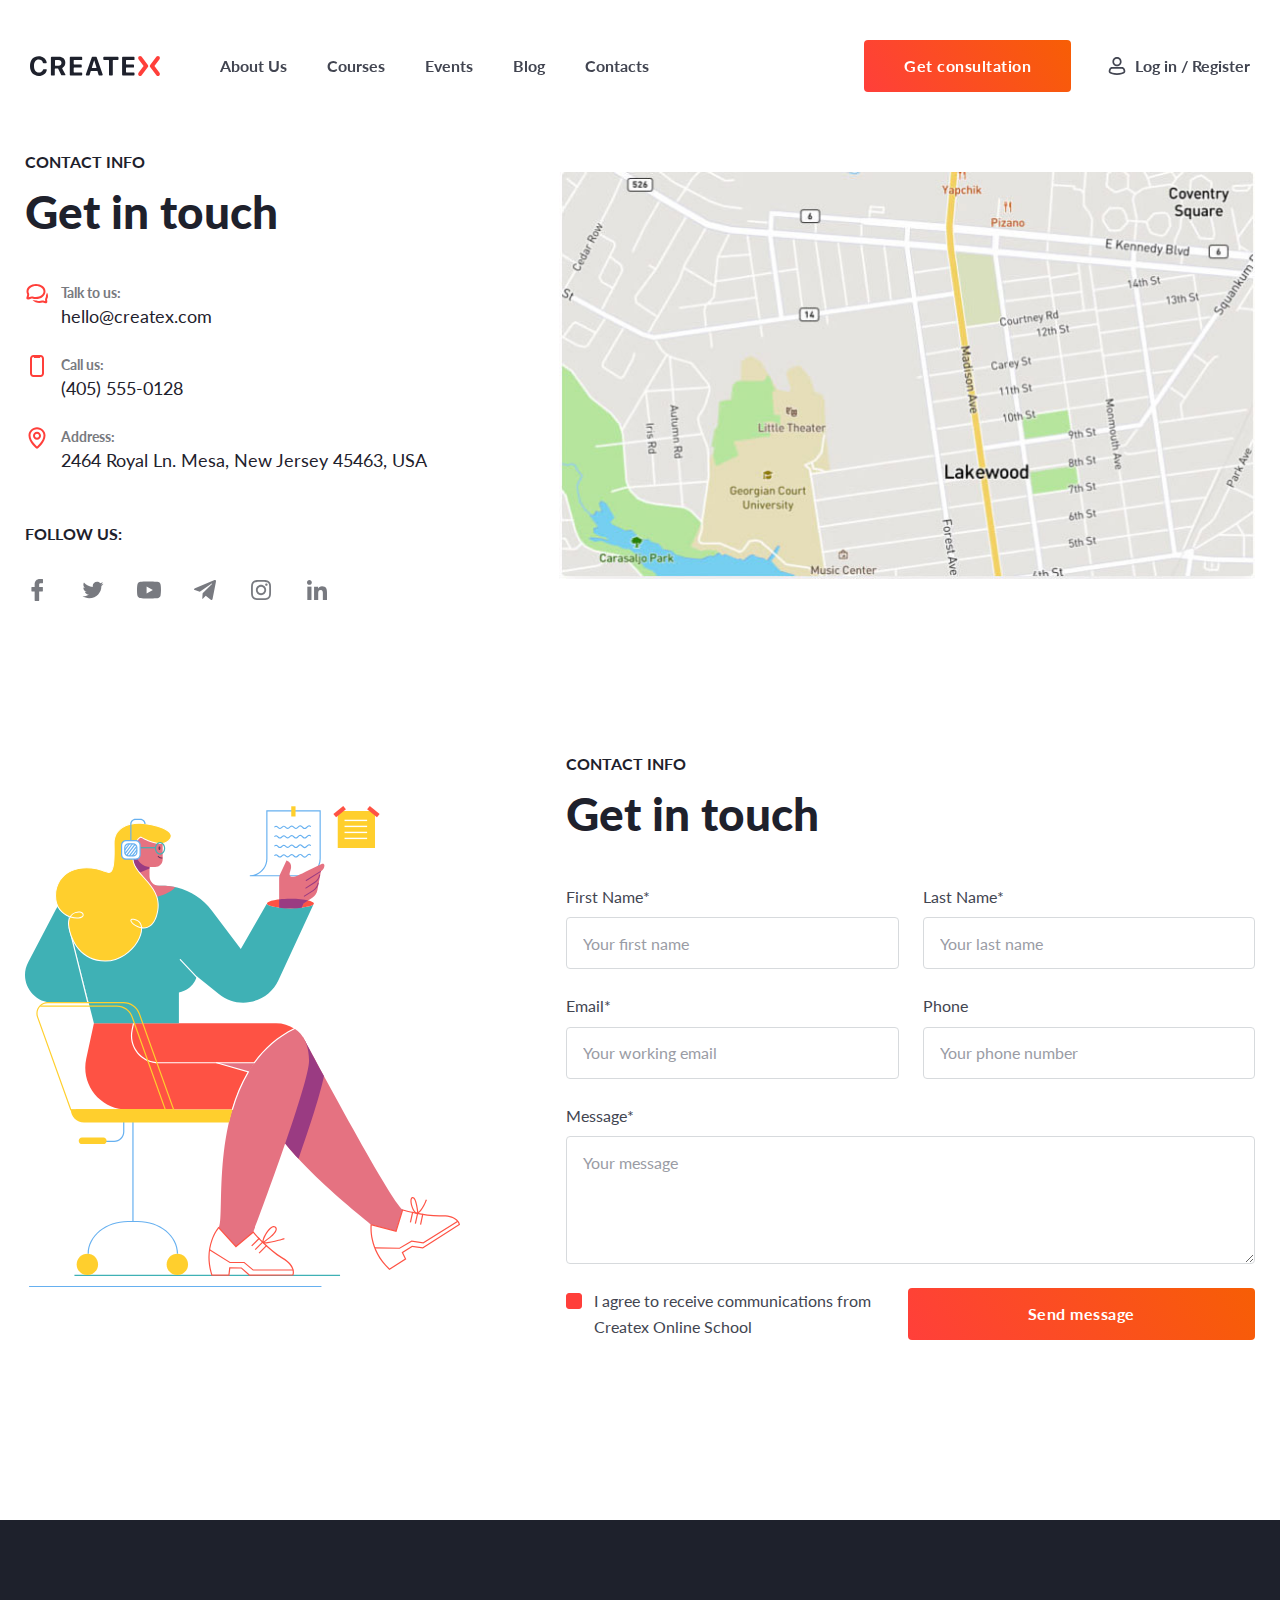
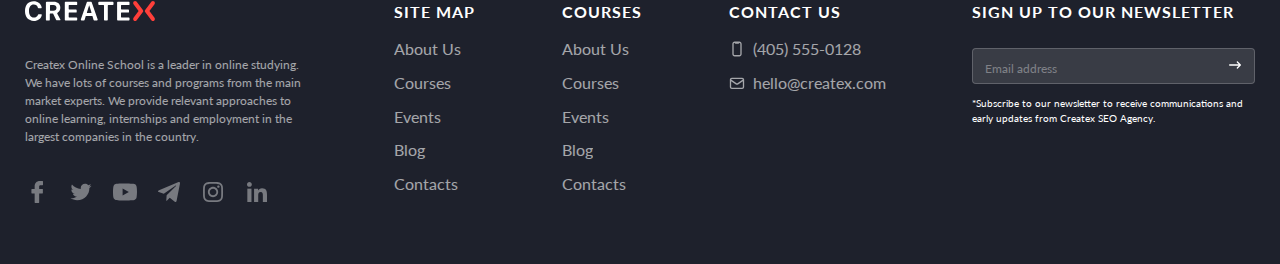
==== contacts.html @ 959e0801 "Update contacts.html" ====
<!DOCTYPE html>
<html lang="en">

<head>
	<meta charset="UTF-8">
	<meta http-equiv="X-UA-Compatible" content="IE=edge">
	<meta name="viewport" content="width=device-width, initial-scale=1.0">
	<link rel="stylesheet" href="css/reset.css">
	<link rel="stylesheet" href="css/style.css">
	<title>Lesson_16</title>
</head>

<body>
	<div class="wrapper">
		<header class="header">
			<div class="header__container">
				<a href="index.html" class="header__logo">
					<img src="img/logo.svg" alt="logo">
				</a>
				<nav class="header__menu">
					<ul class="header__list">
						<li class="header__items header__link--hover"><a href="#about" class="header__link ">About
								Us</a>
						</li>
						<li class="header__items header__link--hover"><a href="#courses"
								class="header__link  ">Courses</a>
						</li>
						<li class="header__items header__link--hover"><a href="" class="header__link  ">Events</a></li>
						<li class="header__items header__link--hover"><a href="" class="header__link  ">Blog</a></li>
						<li class="header__items header__link--hover"><a href="contacts.html"
								class="header__link  ">Contacts</a>
						</li>
					</ul>
				</nav>
				<div class="header__action action-top">
					<a href="" class="action-top__botton botton">Get consultation</a>
					<a href="" class="action-top__action-loginreg action-top__action-loginreg--hover">Log in /
						Register</a>
				</div>
			</div>

		</header>
		<main class="page">
			<section class="page__contacts contacts">
				<div class="contacts__container">
					<div class="contacts__contact-info contact-info">
						<div class="contact-info__content">
							<div class="contact-info__title title-box">
								<p class="title-box__text">Contact info</p>
								<h2 class="title-box__title">Get in touch</h2>
							</div>
							<div class="contact-info__block-adress adress-block adress-block--mail">
								<div class="adress-block__title">Talk to us:</div>
								<a href="mailto:hello@createx.com" class="adress-block__content">hello@createx.com</a>
							</div>
							<div class="contact-info__block-adress adress-block adress-block--fone">
								<div class="adress-block__title">Call us:</div>
								<a href="tel:4055550128" class="adress-block__content">(405) 555-0128</a>
							</div>
							<div class="contact-info__block-adress adress-block adress-block--address">
								<div class="adress-block__title">Address:</div>
								<div class="adress-block__content">2464 Royal Ln. Mesa, New Jersey 45463, USA</div>
							</div>
							<div class="contact-info__title title-box">
								<p class="title-box__text">Follow us:</p>
								<div class="title-box__socials">
									<a href="" target="_blank" class="title-box__img">
										<img src="img/contact/svg/facebook.svg" alt="facebook">
									</a>
									<a href="" target="_blank" class="title-box__img">
										<img src="img/contact/svg/twitter.svg" alt="twitter">
									</a>
									<a href="" target="_blank" class="title-box__img">
										<img src="img/contact/svg/youtube.svg" alt="youtube">
									</a>
									<a href="" target="_blank" class="title-box__img">
										<img src="img/contact/svg/telegram.svg" alt="telegram">
									</a>
									<a href="" target="_blank" class="title-box__img">
										<img src="img/contact/svg/instagram.svg" alt="instagram">
									</a>
									<a href="" target="_blank" class="title-box__img">
										<img src="img/contact/svg/linkedIn.svg" alt="linked">
									</a>
								</div>
							</div>
						</div>
						<div class="contact-info__map">
							<img src="img/contact/map.jpg" alt="">
						</div>

					</div>
				</div>
			</section>
			<section class="page__contact-form form-contact">
				<div class="form-contact__container">
					<div class="form-contact__img">
						<img src="img/contact/svg/illustrationu.svg" alt="letter">
					</div>
					<div class="form-contact__form">
						<div class="form-contact__title title-box">
							<p class="title-box__text">Contact info</p>
							<h2 class="title-box__title">Get in touch</h2>
						</div>
						<form action="#" class="form-contact__forms">
							<div class="form-contact__line">
								<label class="form-contact__label" for="name-01">First Name*</label>
								<input class="form-contact__input" id="name-01" class=" " required name="name"
									type="text" placeholder="Your first name">
							</div>
							<div class="form-contact__line">
								<label class="form-contact__label" for="lastname-02">Last Name*</label>
								<input class="form-contact__input" id="lastname-02" class=" " required name="lastname"
									type="text" placeholder="Your last name">
							</div>
							<div class="form-contact__line">
								<label class="form-contact__label" for="email-03">Email*</label>
								<input class="form-contact__input" id="email-03" class=" " required name="email"
									type="email" placeholder="Your working email">
							</div>
							<div class="form-contact__line">
								<label class="form-contact__label" for="tel-04">Phone</label>
								<input class="form-contact__input" id="tel-04" class=" " required name="tel" type="tel"
									placeholder="Your phone number">
							</div>
							<div class="form-contact__line form-contact__line--textarea">
								<label class="form-contact__label" for="message-01">Message*</label>
								<textarea class="form-contact__textarea" id="message-01" class=" " required
									name="message">Your message</textarea>
							</div>
							<div class="form-contact__line form-contact__line--widthc">
								<input class="form-contact__checkbox" id="communications-01" class=" " required
									name="communications" type="checkbox" placeholder="Your phone number">
								<label class="form-contact__label-checkbox" for="communications-01"><span
										class="checkbox__text">I
										agree to
										receive communications from Createx Online School</span></label>

							</div>
							<div class="form-contact__line form-contact__line--width">
								<button type="submit" class="form-contact__button botton">Send message</button>
							</div>
						</form>
					</div>
				</div>
			</section>
		</main>
		<footer class="footer">
			<div class="footer__container ">
				<div class="footer__about">
					<a href="index.html" class="footer__logo">
						<img src="img/logow.svg" alt="logo">
					</a>
					<p>
						Createx Online School is a leader in online studying. We have lots of courses and programs from
						the main market experts. We provide relevant approaches to online learning, internships and
						employment in the largest companies in the country.
					</p>
					<div class="footer__title title-box">
						<div class="title-box__socials">
							<a href="" target="_blank" class="title-box__img">
								<img src="/img/contact/svg/facebook.svg" alt="facebook">
							</a>
							<a href="" target="_blank" class="title-box__img">
								<img src="/img/contact/svg/twitter.svg" alt="twitter">
							</a>
							<a href="" target="_blank" class="title-box__img">
								<img src="/img/contact/svg/youtube.svg" alt="youtube">
							</a>
							<a href="" target="_blank" class="title-box__img">
								<img src="/img/contact/svg/telegram.svg" alt="telegram">
							</a>
							<a href="" target="_blank" class="title-box__img">
								<img src="/img/contact/svg/instagram.svg" alt="instagram">
							</a>
							<a href="" target="_blank" class="title-box__img">
								<img src="/img/contact/svg/linkedIn.svg" alt="linked">
							</a>
						</div>
					</div>
				</div>
				<div class="footer__site-map">
					<nav class="footer__content">
						<ul class="footer__list">
							<li class="footer__item">SITE MAP</li>
							<li class="footer__item"><a href="">About Us</a> </li>
							<li class="footer__item"><a href="">Courses</a> </li>
							<li class="footer__item"><a href="">Events</a> </li>
							<li class="footer__item"><a href="">Blog</a> </li>
							<li class="footer__item"><a href="">Contacts</a> </li>
						</ul>
					</nav>
				</div>
				<div class="footer__courses">
					<nav class="footer__content">
						<ul class="footer__list">
							<li class="footer__item">COURSES</li>
							<li class="footer__item"><a href="">About Us</a> </li>
							<li class="footer__item"><a href="">Courses</a> </li>
							<li class="footer__item"><a href="">Events</a> </li>
							<li class="footer__item"><a href="">Blog</a> </li>
							<li class="footer__item"><a href="">Contacts</a> </li>

						</ul>
					</nav>
				</div>
				<div class="footer__contact">
					<nav class="footer__content">
						<ul class="footer__list">
							<li class="footer__item">CONTACT US</li>
							<li class="footer__item telef"><a href="tel:4055550128">(405) 555-0128</a></li>
							<li class="footer__item email"><a href="mailto:hello@createx.com">hello@createx.com</a></li>
						</ul>
					</nav>
				</div>
				<div class="footer__singemail">
					<div class="footer__titletext">
						SIGN UP TO OUR NEWSLETTER
					</div>
					<div class="footer__emailform">
						<form action="#">
							<div class="footer__form-futer">
								<div class="footer__body">
									<div class="footer__obolocka ">
										<input class="footer__input" id="email-04" class=" " required name="email-04"
											type="email" placeholder="Email address">
									</div>
									<label class="footer__label" for="email-04">*Subscribe to our newsletter to
										receive
										communications and early updates from Createx SEO Agency.</label>
								</div>
							</div>
						</form>
					</div>
				</div>
			</div>
			<div class="footer__dev dev">

			</div>
		</footer>

	</div>

</body>

</html>
---- css/style.css ----
@import url("https://fonts.googleapis.com/css?family=Lato:regular,700,900&display=swap");

body {
    font-family: "lato";
    color: #424551;
}

.wrapper {
    overflow: hidden;
    min-height: 100%;
    position: relative;

    display: flex;
    flex-direction: column;
}

.wrapper>main {
    flex-grow: 1;
}

[class*="__container"] {
    max-width: 1260px;
    margin: 0 auto;
    padding-left: 15px;
    padding-right: 15px;
}

.header {
    position: fixed;
    top: 0;
    left: 0;
    width: 100%;
    padding: 20px 0;
    z-index: 50;
    /* background-color: #feeae1; */
}

.header__container {
    display: flex;
    padding: 20px;
    align-items: center;
    gap: 60px;

}



.header__menu {
    flex-grow: 1;
}

.header__list {
    display: flex;
    font-family: 'Lato';
    font-style: normal;
    font-weight: 700;
    font-size: 16px;
    line-height: 160%;
    gap: 40px;
    flex-wrap: wrap;
}



.header__action {
    display: flex;
    gap: 36px;
    align-items: center;
    flex-wrap: wrap;
}



.botton {
    background: linear-gradient(55.95deg, #FF3F3A 0%, #F75E05 100%);
    border-radius: 4px;
    color: #FFFFFF;
    font-family: 'Lato';
    font-style: normal;
    font-weight: 700;
    font-size: 16px;
    line-height: 52px;
    letter-spacing: 0.5px;
    padding: 0 40px;
    transition: 0.3s;
}

.botton:hover {
    box-shadow: 5px 6px 8px 2px rgb(148 71 98);
    transform: translate(0.3px, -0.3px);
}

.action-top__action-loginreg {
    font-family: 'Lato';
    font-style: normal;
    font-weight: 700;
    font-size: 16px;
    line-height: 160%;
    display: flex;
    flex-direction: row-reverse;
    align-items: center;
    gap: 8px;
}

.action-top__action-loginreg::after {
    content: "";
    width: 20px;
    height: 20px;
    background: url(../img/svg/user.svg) center no-repeat;
    transition: 0.3s;
}

.action-top__action-loginreg:hover:after {
    transform: scale(1.1);
}

.header__link--hover,
.action-top__action-loginreg--hover {
    position: relative;
}

.header__link--hover::before,
.action-top__action-loginreg--hover::before {
    position: absolute;
    content: "";
    width: 100%;
    height: 2px;
    background-color: #424551;
    bottom: -0px;
    left: 0;
    transform: scaleX(0);
    transition: transform, 0.3s;
}

.header__link--hover:hover::before,
.action-top__action-loginreg--hover:hover::before {
    transform: scaleX(1);
    bottom: -7px;
}

.main {
    background: linear-gradient(55.95deg, #ff403a20 0%, #F75E0520 100%);

}

.main__container {
    padding-top: 200px;
    padding-bottom: 80px;
    position: relative;
    z-index: 2;
}

.main__page {
    display: flex;
    justify-content: space-between;

}

.main__content {
    flex: 0 1 50%;
}

.main__play {
    transform: translateX(-15px);
}

.main__play-img {
    font-style: normal;
    font-weight: 700;
    font-size: 14px;
    line-height: 150%;
    width: 84px;
    height: 84px;
    background: #FF3F3A12;
    border-radius: 50%;
    position: relative;
}

.main__play-img::before {
    content: "";
    width: 52px;
    height: 52px;
    position: absolute;
    background: #FF3F3A;
    border-radius: 50%;
    inset: 16px;
}

.main__play-img::after {
    content: "";
    width: 16px;
    height: 16px;
    background: url(../img/svg/play.svg) center no-repeat;
    position: absolute;
    inset: 35px;
}

.main__play {
    font-style: normal;
    font-weight: 700;
    font-size: 14px;
    line-height: 150%;
    display: inline-flex;
    align-items: center;
    color: #1E212C;
}

.main__title-text {
    font-style: normal;
    font-weight: 900;
    font-size: 64px;
    line-height: 130%;
    margin-top: 24px;
    color: #1E212C;
    max-width: 496px;
}

.main__action-botton-more {
    height: 52px;
    display: flex;
    gap: 24px;
    margin-top: 60px;
}



.botton--transparent {
    background: transparent;
    border: 1px solid #FF3F3A;
    color: #FF3F3A;
}



.main__img {
    max-width: 107.8%;
    transform: translate(7.8%, 0px);
}

.main__statistics {
    margin-top: 190px;

}

.statistics-content {
    display: flex;
    align-items: center;
    flex-direction: row;
    justify-content: space-between;
    color: #1E212C;
}

.statistics-content__items {
    display: flex;
    align-items: center;
    gap: 12px;
}

.statistics-content__circle {

    width: 8px;
    height: 8px;
    background: #FF3F3A;
    border-radius: 50%;
}


.statistics-content__size {
    font-style: normal;
    font-weight: 900;
    font-size: 46px;
    line-height: 130%;
    transition: 1s;
}

.statistics-content__size:hover {
    transform: scale(1.1);
}

.statistics-content__text {
    font-style: normal;
    font-weight: 400;
    font-size: 16px;
    line-height: 160%;
}


.page__main {
    position: relative;

}

.items-background__item {
    position: absolute;
    pointer-events: none
}

.items-background--1 {
    background: url(../img/svg/circles.svg) center no-repeat;
    width: 284px;
    height: 284px;
    top: 83%;
    right: 91%;
    animation: circle-moves 45s linear infinite;
}

@keyframes circle-moves {
    0% {
        top: 100%;
        right: 100%;
    }

    25% {
        top: 52%;
        right: 52%;
        transform: scale(2);
    }

    50% {
        top: 87%;
        right: 11%;
        transform: scale(0.5);
    }

    80% {
        top: 18%;
        right: 41%;
        transform: scale(1.5);
    }

    100% {
        top: -25%;
        right: 67%;
        transform: scale(1);
    }
}

.items-background--2 {
    background: url(../img/svg/shapes.svg) center no-repeat;
    width: 96px;
    height: 96px;
    --top-y: 96px;
    --left-x: 96px;
    top: 10%;
    left: 5%;
    animation: arrow-moves 5s linear infinite;
}

@keyframes arrow-moves {
    0% {
        top: calc(10% + (var(--top-y)*2));
        left: calc(5% - (var(--left-x)*2));
        opacity: 0;
    }

    20% {
        opacity: 1;
    }

    80% {
        opacity: 1;
    }

    100% {
        top: calc(10% - (var(--top-y)*2));
        left: calc(5% + (var(--left-x)*2));
        opacity: 0;
    }
}

.items-background--3 {
    background: url(../img/svg/shapes_1.svg) center no-repeat;
    width: 284px;
    height: 284px;
    top: -90px;
    right: 5%;
    animation: arrow-moves-down 25s linear infinite;
}

@keyframes arrow-moves-down {
    0% {
        top: -10%;
        right: 5%;
        /* opacity: 0; */
    }

    100% {
        top: 100%;
        right: 5%;
        /* opacity: 0; */
    }
}

.items-background--4 {
    background: url(../img/svg/ector.svg) center no-repeat;
    width: 61px;
    height: 61px;
    top: 69%;
    left: 38%;
    animation: semicircle 15s linear infinite;
}

@keyframes semicircle {
    0% {
        transform: rotate(0deg);
    }

    100% {
        transform: rotate(360deg);
    }
}

.items-background--5 {
    background: url(../img/svg/shapes2.svg) center no-repeat;
    width: 88px;
    height: 47px;
    top: 44%;
    right: 56%;
    animation: semicircle-more 25s linear infinite;
}

@keyframes semicircle-more {
    0% {
        right: 100%;
        opacity: 0;
    }

    30% {
        opacity: 1;
    }

    70% {
        opacity: 1;
    }

    100% {
        right: -10%;
        opacity: 0;
    }
}

.items-background--6 {
    background: url(../img/svg/dots.svg) center no-repeat;
    width: 187px;
    height: 137px;
    right: -2%;
    bottom: 18%;
    animation: square 15s linear infinite;
}

@keyframes square {
    0% {
        transform: scale(1);
        opacity: 0;
    }

    30% {
        opacity: 1;
        transform: scale(0.2);
    }

    70% {
        opacity: 1;
        transform: scale(0.8);
    }

    100% {
        transform: scale(1);
        /* opacity: 0; */
    }
}

.about {
    position: relative;
    /* margin-top: 180px; */
    padding-top: 180px;
    margin-bottom: 180px;

}

.about__container {
    position: relative;
    z-index: 2;
    display: flex;
    flex-direction: row;
    justify-content: space-between;
    gap: 35px;
}

.about__img {
    width: 705px;
    height: 560px;
    flex: 0 0 57.3%;
    position: relative;
}

.about__img img {
    max-width: 100%;
    transition: 1s;
}

.about__img img:hover {
    transform: scale(1.05);
    position: absolute;
    top: 0;
    left: 0;
    z-index: 2;
    border-radius: 16px;
    box-shadow: 6px 5px 13px 7px rgb(207 137 8);
}



.about__title-box {
    margin-bottom: 40px;
}

.title-box {
    display: flex;
    flex-direction: column;
    gap: 8px;
    color: #1E212C;
    font-style: normal;
}

.title-box__text {
    font-weight: 700;
    font-size: 16px;
    line-height: 150%;
    text-transform: uppercase;
}

.title-box__title {

    font-weight: 900;
    font-size: 46px;
    line-height: 130%;
}

.title-box__list {
    margin-left: 38px;
    margin-bottom: 48px;
    max-width: 390px;
}

.list-list {
    font-style: normal;
    font-weight: 400;
    font-size: 16px;
    line-height: 160%;
}

.list-list__items:not(:last-child) {
    margin-bottom: 12px;
}

.list-list__items {
    position: relative;
    gap: 16px;
}

.list-list__items::before {
    left: -32px;
    top: 8px;
    content: "";
    position: absolute;
    background: url(../img/svg/check.svg) 0 0/contain no-repeat;
    width: 16px;
    height: 16px;
}

.title-box__botton {
    display: inline-block;
}

.about__items-background {
    position: absolute;
}

.about__items-background--1 {
    background: url(../img/svg/dots2.svg) no-repeat;
    top: 240px;
    right: 94%;
    width: 216px;
    height: 214px;
    animation: square2 15s linear infinite;
}

@keyframes square2 {
    0% {
        transform: scale(1) rotate(0deg);
        opacity: 0;
        right: 94%;
    }

    33% {
        opacity: 1;
        transform: scale(1.2) rotate(120deg);
    }

    66% {
        opacity: 1;
        transform: scale(1.8) rotate(240deg);
    }

    100% {
        transform: scale(1) rotate(360deg);
        opacity: 0;
        right: 84%;
    }
}

.about__items-background--2 {
    background: url(../img/svg/circles2.svg) no-repeat;
    top: 437px;
    left: 93%;
    width: 287px;
    height: 287px;
    animation: circle-moves33 25s linear infinite;
}

@keyframes circle-moves33 {
    0% {
        transform: scale(1);
        opacity: 0;
        left: 94%;
        top: 437px;
    }

    33% {
        left: 84%;
        top: 437px;
        opacity: 1;
        transform: scale(1.2);
    }

    66% {
        left: 84%;
        top: 20%;
        opacity: 1;
        transform: scale(1.8);
    }

    100% {
        transform: scale(1);
        opacity: 0;
        top: 10%;
        left: 100%;
    }
}

.courses__container {
    margin-bottom: 180px;

}

.courses__title {
    display: flex;
    justify-content: space-between;
    align-items: flex-end;
    margin-bottom: 60px;
}

.card-items {
    display: flex;
    align-content: center;
    flex-wrap: wrap;
    justify-content: space-evenly;
    gap: 30px;

}

.card-items__items {
    display: flex;
    background: #FFFFFF;
    border: 1px solid #E5E8ED;
    box-shadow: 0px 80px 80px -20px rgba(154, 156, 165, 0.08), 0px 30px 24px -10px rgba(154, 156, 165, 0.05), 0px 12px 10px -6px rgba(154, 156, 165, 0.04), 0px 4px 4px -4px rgba(30, 33, 44, 0.03);
    border-radius: 4px;
    width: 600px;
    transition: 0.3s;
}

.card-items__items:hover {
    box-shadow: 0px 80px 80px -20px rgba(154, 156, 165, 0.16), 0px 30px 24px -10px rgba(154, 156, 165, 0.1), 0px 12px 10px -6px rgba(154, 156, 165, 0.08), 0px 4px 4px -4px rgba(30, 33, 44, 0.05);
}



.card-items__img {
    flex: 1 1 36%;
    transition: 0.5s;

}

.card-items__img:hover {
    transform: scale(1.1);

}

.card-items__img img {
    max-width: 100%;
    /* border-radius: 4px; */
}

.card-items__img:hover>img {
    border-radius: 4px;
}

.card-items__card-content {
    flex: 1 1 64%;
    padding: 32px;
    display: flex;
    flex-direction: column;
    justify-content: space-between;
    align-items: flex-start;
}

.card-items__labe {
    font-style: normal;
    font-weight: 400;
    font-size: 14px;
    line-height: 150%;

    color: #FFFFFF;
    padding: 1px 8px;
    border-radius: 4px;
}

.card-items__text {
    font-style: normal;
    font-weight: 700;
    font-size: 20px;
    line-height: 150%;
    color: #1E212C;
}

.card-items__price {
    font-style: normal;
    font-weight: 400;
    font-size: 18px;
    line-height: 150%;
    color: #787A80;
}

.card-items__price span {
    font-weight: 700;
    color: #FF4242;
}

.card-items__labe--green {
    background-color: #03CEA4;
}

.card-items__labe--blue {
    background: #5A87FC;
}

.card-items__labe--red {
    background: #F52F6E;
}

.card-items__labe--orange {
    background: #F89828;
}

/* /////////////////////contact///////////////////////// */


.contacts__container {
    margin-top: 150px;
    margin-bottom: 150px;
}

.contact-info {
    display: flex;
    align-items: center;
    justify-content: space-between;
    gap: 10px;
}

.contact-info__content {
    display: flex;
    flex-direction: column;
    flex: 1 1 42%;

}


.contact-info__title:first-child {
    margin-bottom: 40px;
}

.contact-info__map {
    flex: 1 1 56%;
    transition: 0.5s;
}

.contact-info__map img {
    max-width: 100%;
}

.contact-info__block-adress:not(:nth-last-child(2)) {
    margin-bottom: 24px;
}

.contact-info__block-adress:nth-last-child(2) {
    margin-bottom: 48px;
}

.adress-block {
    padding-left: 36px;
}

.adress-block--mail {
    background: url(../img/contact/svg/fone.svg) top left no-repeat;
}

.adress-block--fone {
    background: url(../img/contact/svg/call.svg) top left no-repeat;
}

.adress-block--address {
    background: url(../img/contact/svg/address.svg) top left no-repeat;
}

.adress-block__title {
    font-style: normal;
    font-weight: 700;
    font-size: 14px;
    line-height: 150%;
    color: #787A80;
}

.adress-block__content {
    font-style: normal;
    font-weight: 400;
    font-size: 18px;
    line-height: 150%;
    color: #1E212C;
}

.title-box__socials {
    margin-top: 24px;
    display: flex;
    gap: 32px;
}

.title-box__img {
    cursor: pointer;
}

/* .//////////////////................. */

.form-contact__container {
    margin-bottom: 180px;
    display: flex;
    justify-content: space-between;
    align-items: center;
    gap: 8%;
}

.form-contact__img {
    flex: 1 1 35%;
}

.form-contact__img img {
    max-width: 100%;
}

.form-contact__form {
    flex: 1 1 55%;
}

.form-contact__forms {
    margin-top: 40px;
    display: flex;
    flex-wrap: wrap;
    grid-column: 24px;
    gap: 24px;
}

.form-contact__title {}

.title-box {}

.title-box__text {}

.title-box__title {}

.form-contact__line {
    flex: 1 1 48%;
    display: flex;
    flex-direction: column;
}

.form-contact__line>label {
    margin-bottom: 8px;
}

.form-contact__label {
    font-style: normal;
    font-weight: 400;
    font-size: 16px;
    line-height: 160%;
    color: #424551;
}

.form-contact__input,
.form-contact__textarea {
    background: #FFFFFF;
    border: 1px solid #D7DADD;
    border-radius: 4px;
    height: 52px;
    padding: 13px 16px;
    transition: 0.3s;
}
.form-contact__input:focus,
.form-contact__textarea:focus {  
    outline: 1px solid #f6de74d4;
    box-shadow: 3px 4px 6px 1px rgb(148 71 98);
}

.form-contact__line--textarea {
    flex: 1 1 100%;

}

.form-contact__input::placeholder,
.form-contact__textarea {
    font-style: normal;
    font-weight: 400;
    font-size: 16px;
    line-height: 160%;
    color: #9A9CA5;
}

.form-contact__textarea {
    height: 128px;
  resize: vertical;
}

.checkbox__text {}

.form-contact__checkbox {
    position: absolute;
	width: 0;
	height: 0;
	opacity: 0;

}

.form-contact__checkbox {}

.form-contact__line>label.form-contact__label-checkbox {
    padding-left: 28px;
    font-style: normal;
font-weight: 400;
font-size: 16px;
line-height: 160%;
color: #424551;
    position: relative;
    margin-bottom: 0;
}

.form-contact__line>label.form-contact__label-checkbox::before {
    position: absolute;
    left: 0px;
    top: 5px;
    content: "";
    width: 16px;
    height: 16px;
    background: #FF3F3A;
    border: 1px solid #FF3F3A;
    border-radius: 3px;
    transition: 0.4s;
}
.form-contact__line>label.form-contact__label-checkbox:hover:before {
    box-shadow: 2px 2px 2px 1px rgb(148 71 98);
    transform: translate(0.3px, -0.3px);
}
.form-contact__checkbox:checked +  .form-contact__label-checkbox::after {
    
    position: absolute;
    left: 3px;
    top: 9px;
    content: "";
    width: 16px;
    height: 16px;
    background: url(../img/contact/svg/check.svg) 0 0 no-repeat; 
    border-radius: 3px;
}

.form-contact__line--widthc {
    flex: 1 1 44%;
    display: flex;
    gap: 12px;
    flex-direction: row ;
}

.form-contact__line--width {
    flex: 1 1 48.3%;
}

.form-contact__button {}

.botton {}




/* /////////////////////fuuter///////////////////////// */


footer {
    /* height: 396px; */


    background: #1E212C;
}

.footer__container {
    padding-top: 80px;
    padding-bottom: 60px;
    display: flex;
    flex-direction: row;
    justify-content: space-between;
    flex-wrap: wrap; 
}
.footer__about { 
    flex-basis: 23%; 
    display: flex;
    flex-direction: column;
    justify-content: space-between;
}
.footer__about p{
    margin-top: 24px;
    font-style: normal;
font-weight: 400;
font-size: 12px;
line-height: 150%;  
color: #FFFFFF;
opacity: 0.6;
 }
.footer__logo {
    width: 130px;
    height: 22px;
}
.footer__logo {
    max-width: 100%;
}
.footer__title .title-box__socials{
    gap: 20px;
}
.title-box {
}
.title-box__socials {
}
.title-box__img {
}
.footer__site-map {
}
.footer__content {
}
.footer__list li:first-child,
.footer__titletext{
    font-style: normal;
font-weight: 700;
font-size: 16px;
line-height: 150%; 
display: flex;
align-items: center;
letter-spacing: 1px;
text-transform: uppercase; 
color: #FFFFFF;
margin-bottom: 12px;
}
.footer__list li:not(:first-child ){
    font-style: normal;
    font-weight: 400;
    font-size: 16px;
    line-height: 160%; 
    display: flex;
    align-items: center; 
    color: #FFFFFF;
margin-bottom: 8px;
opacity: 0.6;
}
.footer__item {
}
.footer__courses {
}
.footer__contact .telef,
.footer__contact .email {
    position: relative;
    padding-left: 24px;
}

.footer__contact .telef::before,
.footer__contact .email::before{
    position: absolute;
    content: "";
    left: 0;
    top: 6;
    width: 16px;
    height: 16px;
    background-color: #F52F6E;
}
.footer__contact .telef::before{
    background: url(../img/svg/iphoneg.svg) 0 0 no-repeat;
}
.footer__contact .email::before{
    background: url(../img/svg/mailg.svg) 0 0 no-repeat;
}
.footer__singemail {
    flex-basis: 23%;
    display: flex;
    flex-direction: column;
}
.footer__titletext {
    margin-bottom: 24px;
}
.footer__emailform {
}
.footer__form-futer {
}
.footer__dev {
}
.dev {
}
.footer__body {
    display: flex;
    flex-direction: column;
}
.footer__obolocka{
    position: relative;
}
.footer__obolocka::before{
    position: absolute;
    content: "";
    background:  url(../img/svg/right.svg) 0 0 no-repeat;
    width: 16px;
    height: 16px;
    right: 12px;
    top: 9px;
    z-index: 2;
    cursor: pointer;
}
.footer__input {
    height: 36px;
background: rgba(255, 255, 255, 0.12);
border: 1px solid rgba(255, 255, 255, 0.2);
border-radius: 4px;
padding: 9px 12px;
width: 100%;
position: relative;
z-index: 1;
}
.footer__input::placeholder
{
    font-style: normal;
    font-weight: 400;
    font-size: 12px;
    line-height: 150%;
    color: rgba(255, 255, 255, 0.6);   
    opacity: 0.6;
}
.footer__input{
    color: rgba(255, 255, 255, 1);
    font-style: normal;
    font-weight: 400;
    font-size: 16px;
    line-height: 160%;  
}
.footer__input:focus{
    color: rgba(255, 255, 255, 1);
    font-style: normal;
    font-weight: 400;
    font-size: 16px;
    line-height: 160%;
}
.footer__label {
    font-style: normal;
font-weight: 400;
font-size: 10px;
line-height: 150%; 
display: flex;
align-items: center; 
color: #FFFFFF;
margin-top: 12px;

}
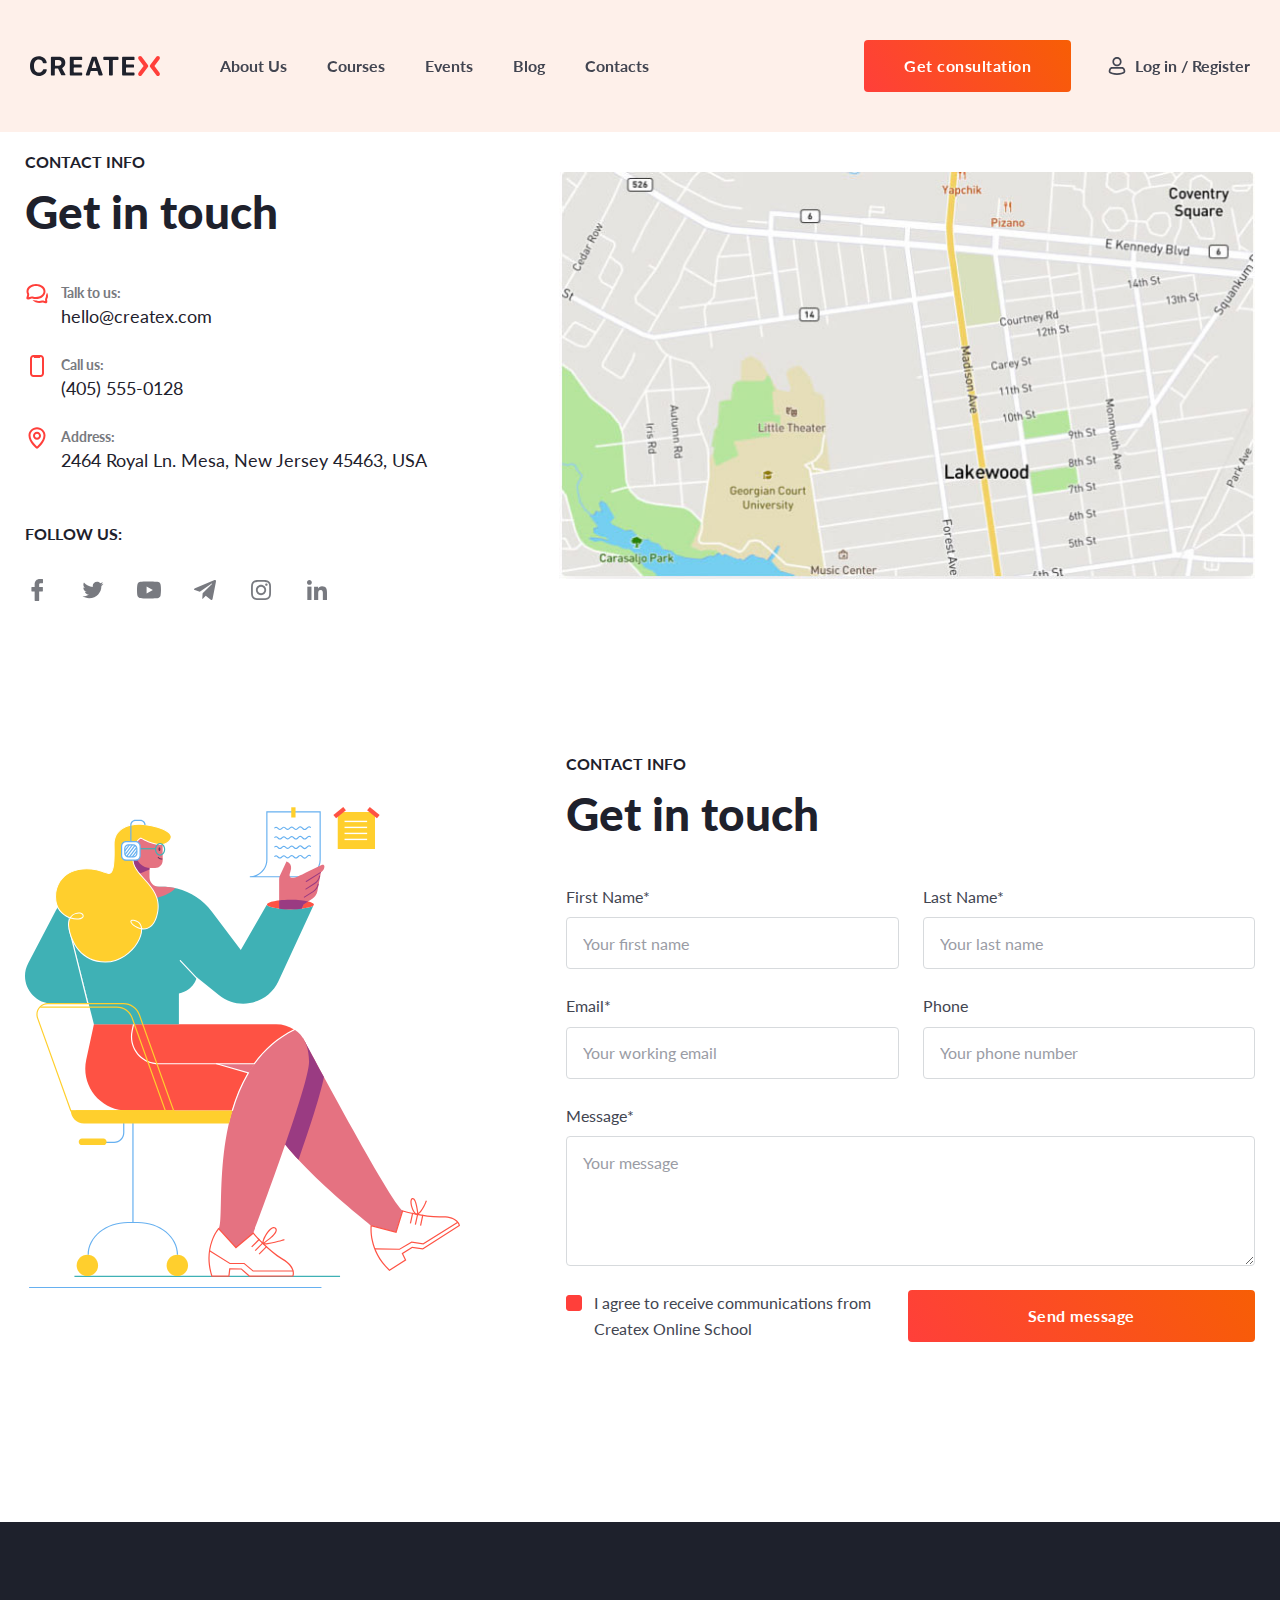
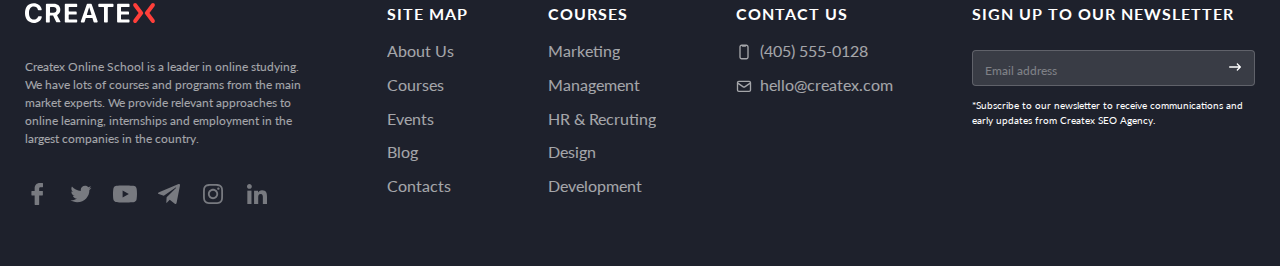
==== commit 863efb94: "Update contacts.html" ====
--- a/contacts.html
+++ b/contacts.html
@@ -65,22 +65,22 @@
 								<p class="title-box__text">Follow us:</p>
 								<div class="title-box__socials">
 									<a href="" target="_blank" class="title-box__img">
-										<img src="img/contact/svg/facebook.svg" alt="facebook">
-									</a>
-									<a href="" target="_blank" class="title-box__img">
-										<img src="img/contact/svg/twitter.svg" alt="twitter">
-									</a>
-									<a href="" target="_blank" class="title-box__img">
-										<img src="img/contact/svg/youtube.svg" alt="youtube">
-									</a>
-									<a href="" target="_blank" class="title-box__img">
-										<img src="img/contact/svg/telegram.svg" alt="telegram">
-									</a>
-									<a href="" target="_blank" class="title-box__img">
-										<img src="img/contact/svg/instagram.svg" alt="instagram">
-									</a>
-									<a href="" target="_blank" class="title-box__img">
-										<img src="img/contact/svg/linkedIn.svg" alt="linked">
+										<img src="/img/contact/svg/facebook.svg" alt="facebook">
+									</a>
+									<a href="" target="_blank" class="title-box__img">
+										<img src="/img/contact/svg/twitter.svg" alt="twitter">
+									</a>
+									<a href="" target="_blank" class="title-box__img">
+										<img src="/img/contact/svg/youtube.svg" alt="youtube">
+									</a>
+									<a href="" target="_blank" class="title-box__img">
+										<img src="/img/contact/svg/telegram.svg" alt="telegram">
+									</a>
+									<a href="" target="_blank" class="title-box__img">
+										<img src="/img/contact/svg/instagram.svg" alt="instagram">
+									</a>
+									<a href="" target="_blank" class="title-box__img">
+										<img src="/img/contact/svg/linkedIn.svg" alt="linked">
 									</a>
 								</div>
 							</div>
@@ -105,37 +105,33 @@
 						<form action="#" class="form-contact__forms">
 							<div class="form-contact__line">
 								<label class="form-contact__label" for="name-01">First Name*</label>
-								<input class="form-contact__input" id="name-01" class=" " required name="name"
-									type="text" placeholder="Your first name">
+								<input class="form-contact__input" id="name-01" required name="name" type="text"
+									placeholder="Your first name">
 							</div>
 							<div class="form-contact__line">
 								<label class="form-contact__label" for="lastname-02">Last Name*</label>
-								<input class="form-contact__input" id="lastname-02" class=" " required name="lastname"
-									type="text" placeholder="Your last name">
+								<input class="form-contact__input" id="lastname-02" required name="lastname" type="text"
+									placeholder="Your last name">
 							</div>
 							<div class="form-contact__line">
 								<label class="form-contact__label" for="email-03">Email*</label>
-								<input class="form-contact__input" id="email-03" class=" " required name="email"
-									type="email" placeholder="Your working email">
+								<input class="form-contact__input" id="email-03" required name="email" type="email"
+									placeholder="Your working email">
 							</div>
 							<div class="form-contact__line">
 								<label class="form-contact__label" for="tel-04">Phone</label>
-								<input class="form-contact__input" id="tel-04" class=" " required name="tel" type="tel"
+								<input class="form-contact__input" id="tel-04" required name="tel" type="tel"
 									placeholder="Your phone number">
 							</div>
 							<div class="form-contact__line form-contact__line--textarea">
 								<label class="form-contact__label" for="message-01">Message*</label>
-								<textarea class="form-contact__textarea" id="message-01" class=" " required
-									name="message">Your message</textarea>
+								<textarea class="form-contact__textarea" id="message-01" required name="message">Your message</textarea>
 							</div>
 							<div class="form-contact__line form-contact__line--widthc">
-								<input class="form-contact__checkbox" id="communications-01" class=" " required
-									name="communications" type="checkbox" placeholder="Your phone number">
+								<input class="form-contact__checkbox" id="communications-01" required name="communications" type="checkbox">
 								<label class="form-contact__label-checkbox" for="communications-01"><span
-										class="checkbox__text">I
-										agree to
-										receive communications from Createx Online School</span></label>
-
+										class="checkbox__text">I agree to receive communications from Createx Online
+										School</span></label>
 							</div>
 							<div class="form-contact__line form-contact__line--width">
 								<button type="submit" class="form-contact__button botton">Send message</button>
@@ -195,11 +191,11 @@
 					<nav class="footer__content">
 						<ul class="footer__list">
 							<li class="footer__item">COURSES</li>
-							<li class="footer__item"><a href="">About Us</a> </li>
-							<li class="footer__item"><a href="">Courses</a> </li>
-							<li class="footer__item"><a href="">Events</a> </li>
-							<li class="footer__item"><a href="">Blog</a> </li>
-							<li class="footer__item"><a href="">Contacts</a> </li>
+							<li class="footer__item"><a href="">Marketing</a> </li>
+							<li class="footer__item"><a href="">Management</a> </li>
+							<li class="footer__item"><a href="">HR & Recruting</a> </li>
+							<li class="footer__item"><a href="">Design</a> </li>
+							<li class="footer__item"><a href="">Development</a> </li>
 
 						</ul>
 					</nav>
@@ -222,7 +218,7 @@
 							<div class="footer__form-futer">
 								<div class="footer__body">
 									<div class="footer__obolocka ">
-										<input class="footer__input" id="email-04" class=" " required name="email-04"
+										<input class="footer__input" id="email-04"  required name="email-04"
 											type="email" placeholder="Email address">
 									</div>
 									<label class="footer__label" for="email-04">*Subscribe to our newsletter to
--- a/css/style.css
+++ b/css/style.css
@@ -32,7 +32,7 @@
     width: 100%;
     padding: 20px 0;
     z-index: 50;
-    /* background-color: #feeae1; */
+    background-color: #feeae1b5;
 }
 
 .header__container {
@@ -875,17 +875,10 @@
     margin-top: 40px;
     display: flex;
     flex-wrap: wrap;
-    grid-column: 24px;
     gap: 24px;
 }
 
-.form-contact__title {}
-
-.title-box {}
-
-.title-box__text {}
-
-.title-box__title {}
+
 
 .form-contact__line {
     flex: 1 1 48%;
@@ -935,11 +928,11 @@
 }
 
 .form-contact__textarea {
-    height: 128px;
+       min-height: 130px;
+    max-height: 500px;
   resize: vertical;
 }
 
-.checkbox__text {}
 
 .form-contact__checkbox {
     position: absolute;
@@ -949,7 +942,6 @@
 
 }
 
-.form-contact__checkbox {}
 
 .form-contact__line>label.form-contact__label-checkbox {
     padding-left: 28px;
@@ -1001,10 +993,6 @@
     flex: 1 1 48.3%;
 }
 
-.form-contact__button {}
-
-.botton {}
-
 
 
 
@@ -1012,9 +1000,6 @@
 
 
 footer {
-    /* height: 396px; */
-
-
     background: #1E212C;
 }
 
@@ -1051,16 +1036,7 @@
 .footer__title .title-box__socials{
     gap: 20px;
 }
-.title-box {
-}
-.title-box__socials {
-}
-.title-box__img {
-}
-.footer__site-map {
-}
-.footer__content {
-}
+
 .footer__list li:first-child,
 .footer__titletext{
     font-style: normal;
@@ -1085,10 +1061,7 @@
 margin-bottom: 8px;
 opacity: 0.6;
 }
-.footer__item {
-}
-.footer__courses {
-}
+
 .footer__contact .telef,
 .footer__contact .email {
     position: relative;
@@ -1100,7 +1073,7 @@
     position: absolute;
     content: "";
     left: 0;
-    top: 6;
+    top: 6px;
     width: 16px;
     height: 16px;
     background-color: #F52F6E;
@@ -1119,14 +1092,7 @@
 .footer__titletext {
     margin-bottom: 24px;
 }
-.footer__emailform {
-}
-.footer__form-futer {
-}
-.footer__dev {
-}
-.dev {
-}
+
 .footer__body {
     display: flex;
     flex-direction: column;
@@ -1188,4 +1154,4 @@
 color: #FFFFFF;
 margin-top: 12px;
 
-}+}
